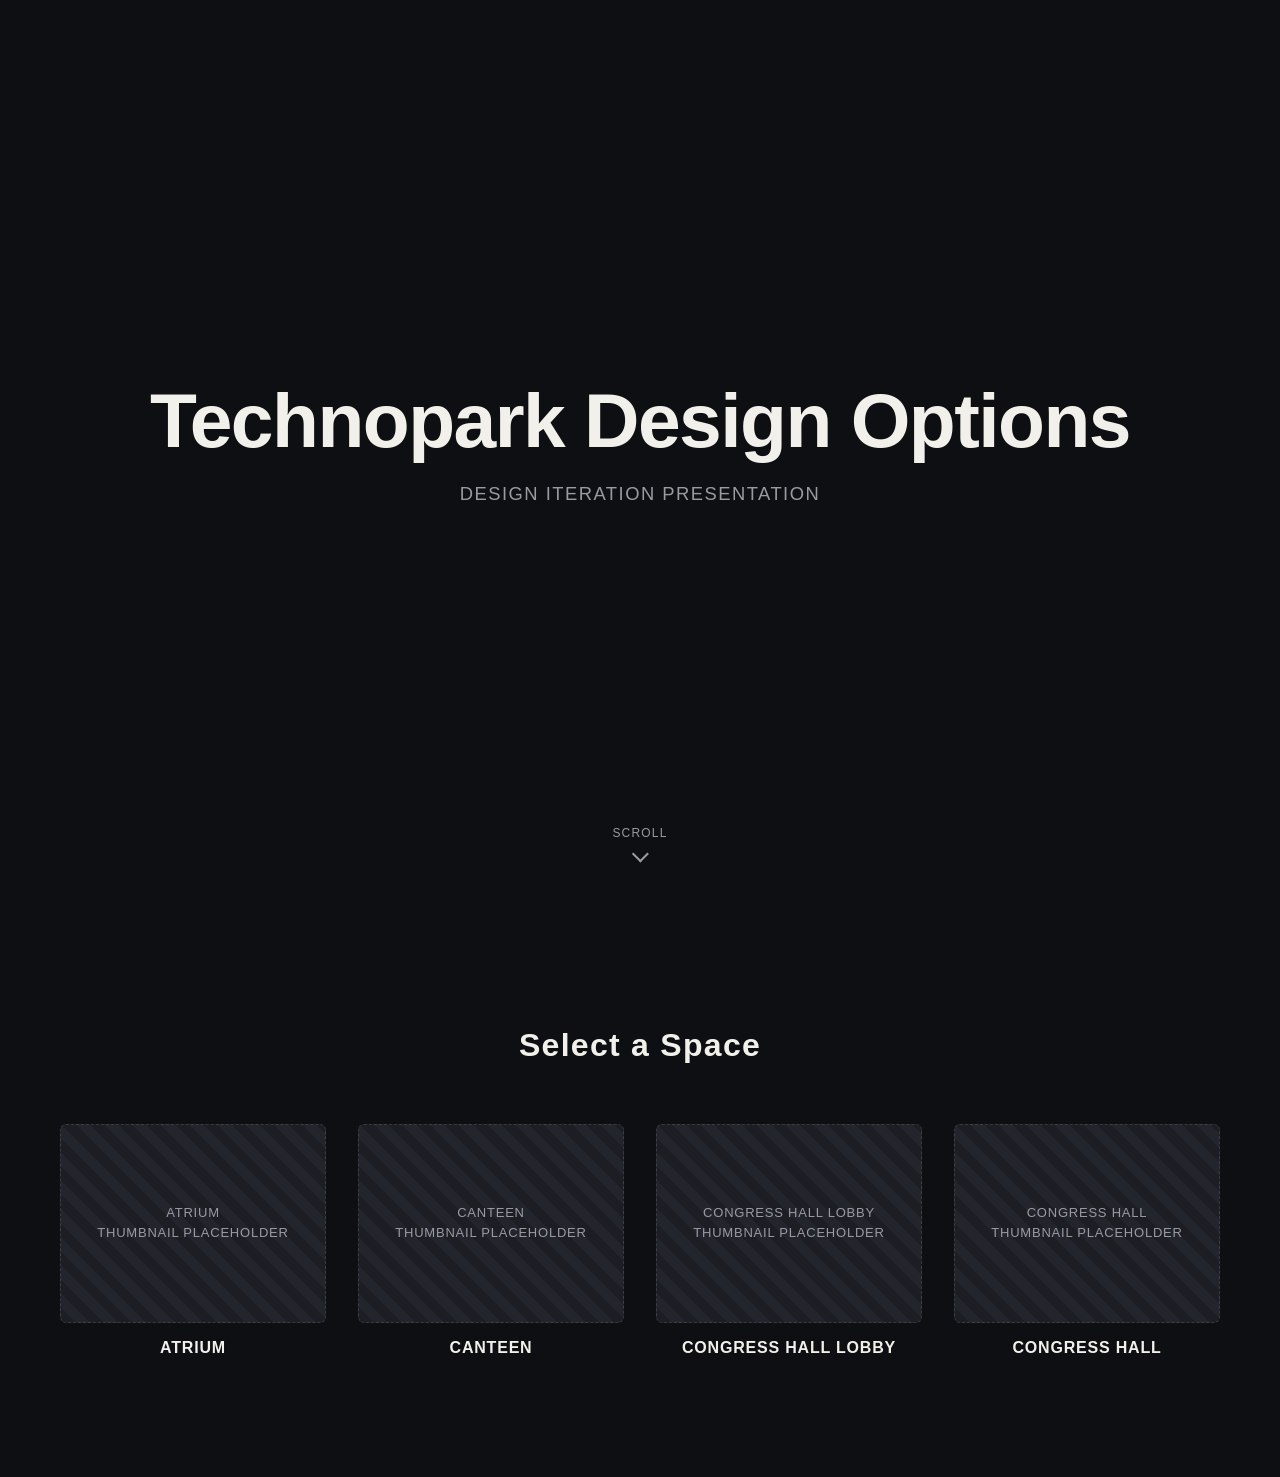
==== index.html @ 17647ee3 "Add site skeleton: cover, main menu, and 4 space pages with placeholders" ====
<!DOCTYPE html>
<html lang="en">
<head>
<meta charset="UTF-8" />
<meta name="viewport" content="width=device-width, initial-scale=1.0" />
<title>Technopark Design Options</title>
<link rel="stylesheet" href="css/style.css" />
</head>
<body>

<section class="cover">
  <h1>Technopark Design Options</h1>
  <p class="subtitle">Design Iteration Presentation</p>
  <a href="#menu" class="scroll-cue">
    <span>Scroll</span>
    <span class="arrow"></span>
  </a>
</section>

<section class="menu" id="menu">
  <h2>Select a Space</h2>
  <div class="menu-grid">

    <a class="menu-item" href="atrium.html">
      <div class="thumb placeholder">Atrium<br />Thumbnail Placeholder</div>
      <span class="menu-label">Atrium</span>
    </a>

    <a class="menu-item" href="canteen.html">
      <div class="thumb placeholder">Canteen<br />Thumbnail Placeholder</div>
      <span class="menu-label">Canteen</span>
    </a>

    <a class="menu-item" href="congress-hall-lobby.html">
      <div class="thumb placeholder">Congress Hall Lobby<br />Thumbnail Placeholder</div>
      <span class="menu-label">Congress Hall Lobby</span>
    </a>

    <a class="menu-item" href="congress-hall.html">
      <div class="thumb placeholder">Congress Hall<br />Thumbnail Placeholder</div>
      <span class="menu-label">Congress Hall</span>
    </a>

  </div>
</section>

<script src="js/script.js"></script>
</body>
</html>
---- css/style.css ----
:root {
  --bg: #0e0f12;
  --bg-alt: #16181d;
  --text: #f2f0ea;
  --text-dim: #9a9aa3;
  --accent: #cda86e;
  --border: rgba(255, 255, 255, 0.12);
}

* {
  box-sizing: border-box;
}

html {
  scroll-behavior: smooth;
}

body {
  margin: 0;
  background: var(--bg);
  color: var(--text);
  font-family: -apple-system, BlinkMacSystemFont, "Segoe UI", Helvetica, Arial, sans-serif;
  -webkit-font-smoothing: antialiased;
}

a {
  color: inherit;
}

/* ---------- Placeholder media block ---------- */
.placeholder {
  width: 100%;
  height: 100%;
  display: flex;
  align-items: center;
  justify-content: center;
  text-align: center;
  padding: 20px;
  background: repeating-linear-gradient(
    45deg,
    #1c1e24,
    #1c1e24 10px,
    #22252c 10px,
    #22252c 20px
  );
  border: 1px dashed var(--border);
  color: var(--text-dim);
  font-size: 13px;
  letter-spacing: 0.06em;
  text-transform: uppercase;
  line-height: 1.6;
}

/* ---------- Fade-in on scroll ---------- */
.fade-in {
  opacity: 0;
  transform: translateY(24px);
  transition: opacity 0.7s ease, transform 0.7s ease;
}
.fade-in.visible {
  opacity: 1;
  transform: none;
}

/* ---------- Cover ---------- */
.cover {
  height: 100vh;
  display: flex;
  flex-direction: column;
  align-items: center;
  justify-content: center;
  text-align: center;
  position: relative;
  padding: 0 24px;
}

.cover h1 {
  font-size: clamp(2.2rem, 6vw, 5rem);
  font-weight: 700;
  letter-spacing: -0.02em;
  margin: 0;
}

.cover .subtitle {
  margin-top: 18px;
  color: var(--text-dim);
  font-size: clamp(0.9rem, 1.6vw, 1.15rem);
  letter-spacing: 0.08em;
  text-transform: uppercase;
}

.scroll-cue {
  position: absolute;
  bottom: 40px;
  left: 50%;
  transform: translateX(-50%);
  text-decoration: none;
  display: flex;
  flex-direction: column;
  align-items: center;
  gap: 8px;
  color: var(--text-dim);
  font-size: 12px;
  letter-spacing: 0.1em;
  text-transform: uppercase;
}

.scroll-cue .arrow {
  width: 12px;
  height: 12px;
  border-right: 2px solid var(--text-dim);
  border-bottom: 2px solid var(--text-dim);
  transform: rotate(45deg);
  animation: bounce 1.8s infinite;
}

@keyframes bounce {
  0%, 100% { transform: rotate(45deg) translate(0, 0); }
  50% { transform: rotate(45deg) translate(6px, 6px); }
}

/* ---------- Menu ---------- */
.menu {
  padding: 100px 60px 120px;
  max-width: 1400px;
  margin: 0 auto;
}

.menu h2 {
  text-align: center;
  font-size: clamp(1.4rem, 3vw, 2rem);
  font-weight: 600;
  letter-spacing: 0.04em;
  margin-bottom: 60px;
}

.menu-grid {
  display: grid;
  grid-template-columns: repeat(4, minmax(0, 1fr));
  gap: 32px;
}

.menu-item {
  text-decoration: none;
  color: var(--text);
  display: flex;
  flex-direction: column;
  gap: 16px;
}

.menu-item .thumb {
  aspect-ratio: 4 / 3;
  border-radius: 6px;
  overflow: hidden;
  transition: transform 0.35s ease, border-color 0.35s ease;
}

.menu-item:hover .thumb {
  transform: scale(1.03);
  border-color: var(--accent);
}

.menu-label {
  text-align: center;
  font-size: 1rem;
  font-weight: 600;
  letter-spacing: 0.05em;
  text-transform: uppercase;
}

@media (max-width: 900px) {
  .menu-grid { grid-template-columns: repeat(2, minmax(0, 1fr)); }
  .menu { padding: 80px 32px; }
}
@media (max-width: 520px) {
  .menu-grid { grid-template-columns: minmax(0, 1fr); }
}

/* ---------- Back button (space pages) ---------- */
.back-btn {
  position: fixed;
  top: 24px;
  left: 24px;
  z-index: 100;
  text-decoration: none;
  background: rgba(14, 15, 18, 0.6);
  backdrop-filter: blur(8px);
  border: 1px solid var(--border);
  color: var(--text);
  padding: 10px 20px;
  border-radius: 999px;
  font-size: 13px;
  letter-spacing: 0.05em;
  transition: background 0.25s ease, color 0.25s ease;
}

.back-btn:hover {
  background: var(--accent);
  color: #14151a;
}

/* ---------- Hero (original render) ---------- */
.hero {
  position: relative;
  height: 92vh;
  overflow: hidden;
}

.hero-media {
  position: absolute;
  inset: 0;
}

.hero-scrim {
  position: absolute;
  inset: 0;
  background: linear-gradient(to top, rgba(0, 0, 0, 0.8), rgba(0, 0, 0, 0) 55%);
  pointer-events: none;
}

.hero-caption {
  position: absolute;
  left: 48px;
  bottom: 48px;
  z-index: 2;
}

.hero-caption h1 {
  margin: 0;
  font-size: clamp(2rem, 5vw, 3.6rem);
  font-weight: 700;
  letter-spacing: -0.01em;
}

.hero-caption p {
  margin: 8px 0 0;
  color: var(--accent);
  letter-spacing: 0.15em;
  text-transform: uppercase;
  font-size: 0.85rem;
}

/* ---------- Design options ---------- */
.options {
  max-width: 1300px;
  margin: 0 auto;
  padding: 100px 60px 160px;
  display: flex;
  flex-direction: column;
  gap: 140px;
}

.option-block {
  display: grid;
  grid-template-columns: minmax(0, 1.2fr) minmax(0, 1fr);
  gap: 60px;
  align-items: center;
}

.option-block.reverse {
  grid-template-columns: minmax(0, 1fr) minmax(0, 1.2fr);
}

.option-block.reverse .option-media {
  order: 2;
}

.option-media {
  aspect-ratio: 4 / 3;
  border-radius: 6px;
  overflow: hidden;
}

.option-text .eyebrow {
  color: var(--accent);
  font-size: 0.8rem;
  letter-spacing: 0.15em;
  text-transform: uppercase;
  margin: 0 0 12px;
}

.option-text h2 {
  font-size: clamp(1.4rem, 2.4vw, 2rem);
  margin: 0 0 16px;
}

.option-text p {
  color: var(--text-dim);
  line-height: 1.7;
  font-size: 1rem;
}

@media (max-width: 860px) {
  .options { padding: 70px 28px 120px; gap: 90px; }
  .option-block,
  .option-block.reverse {
    grid-template-columns: minmax(0, 1fr);
  }
  .option-block.reverse .option-media { order: 0; }
  .hero-caption { left: 24px; bottom: 32px; }
}
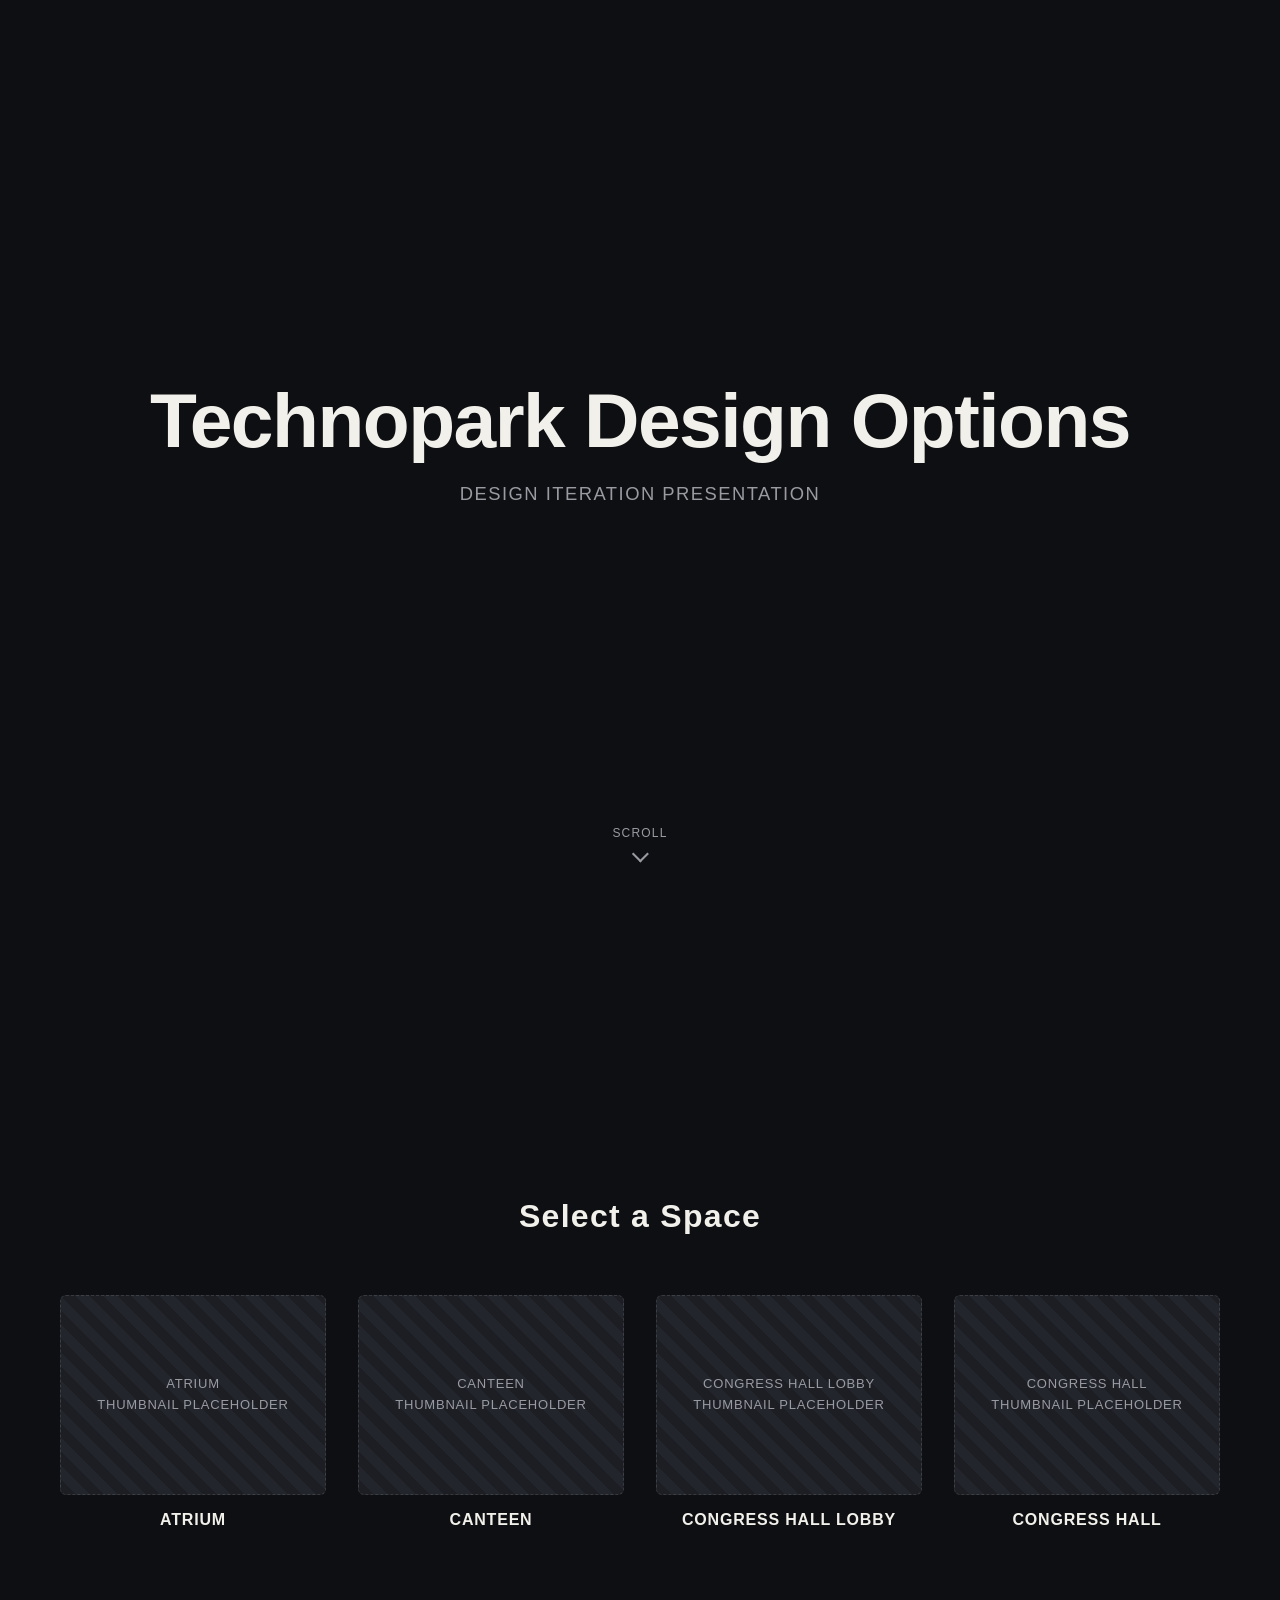
==== commit 87cd868c: "Convert scrolling into presentation-style slide navigation Each section (cover, menu, hero, design o" ====
--- a/index.html
+++ b/index.html
@@ -8,7 +8,7 @@
 </head>
 <body>
 
-<section class="cover">
+<section class="cover slide">
   <h1>Technopark Design Options</h1>
   <p class="subtitle">Design Iteration Presentation</p>
   <a href="#menu" class="scroll-cue">
@@ -17,7 +17,7 @@
   </a>
 </section>
 
-<section class="menu" id="menu">
+<section class="menu slide" id="menu">
   <h2>Select a Space</h2>
   <div class="menu-grid">
 
--- a/css/style.css
+++ b/css/style.css
@@ -13,6 +13,7 @@
 
 html {
   scroll-behavior: smooth;
+  scroll-snap-type: y mandatory;
 }
 
 body {
@@ -21,6 +22,12 @@
   color: var(--text);
   font-family: -apple-system, BlinkMacSystemFont, "Segoe UI", Helvetica, Arial, sans-serif;
   -webkit-font-smoothing: antialiased;
+}
+
+/* ---------- Slides (presentation-style scroll-snap) ---------- */
+.slide {
+  scroll-snap-align: start;
+  scroll-snap-stop: always;
 }
 
 a {
@@ -121,7 +128,11 @@
 
 /* ---------- Menu ---------- */
 .menu {
-  padding: 100px 60px 120px;
+  min-height: 100vh;
+  display: flex;
+  flex-direction: column;
+  justify-content: center;
+  padding: 40px 60px;
   max-width: 1400px;
   margin: 0 auto;
 }
@@ -169,11 +180,9 @@
 }
 
 @media (max-width: 900px) {
-  .menu-grid { grid-template-columns: repeat(2, minmax(0, 1fr)); }
-  .menu { padding: 80px 32px; }
-}
-@media (max-width: 520px) {
-  .menu-grid { grid-template-columns: minmax(0, 1fr); }
+  .menu-grid { grid-template-columns: repeat(2, minmax(0, 1fr)); gap: 20px; }
+  .menu { padding: 32px 24px; }
+  .menu h2 { margin-bottom: 32px; }
 }
 
 /* ---------- Back button (space pages) ---------- */
@@ -241,16 +250,18 @@
 }
 
 /* ---------- Design options ---------- */
-.options {
+.option-slide {
+  min-height: 100vh;
+  display: flex;
+  align-items: center;
+  position: relative;
+  padding: 80px 60px;
+}
+
+.option-block {
+  width: 100%;
   max-width: 1300px;
   margin: 0 auto;
-  padding: 100px 60px 160px;
-  display: flex;
-  flex-direction: column;
-  gap: 140px;
-}
-
-.option-block {
   display: grid;
   grid-template-columns: minmax(0, 1.2fr) minmax(0, 1fr);
   gap: 60px;
@@ -291,10 +302,11 @@
 }
 
 @media (max-width: 860px) {
-  .options { padding: 70px 28px 120px; gap: 90px; }
+  .option-slide { padding: 100px 28px 60px; }
   .option-block,
   .option-block.reverse {
     grid-template-columns: minmax(0, 1fr);
+    gap: 28px;
   }
   .option-block.reverse .option-media { order: 0; }
   .hero-caption { left: 24px; bottom: 32px; }
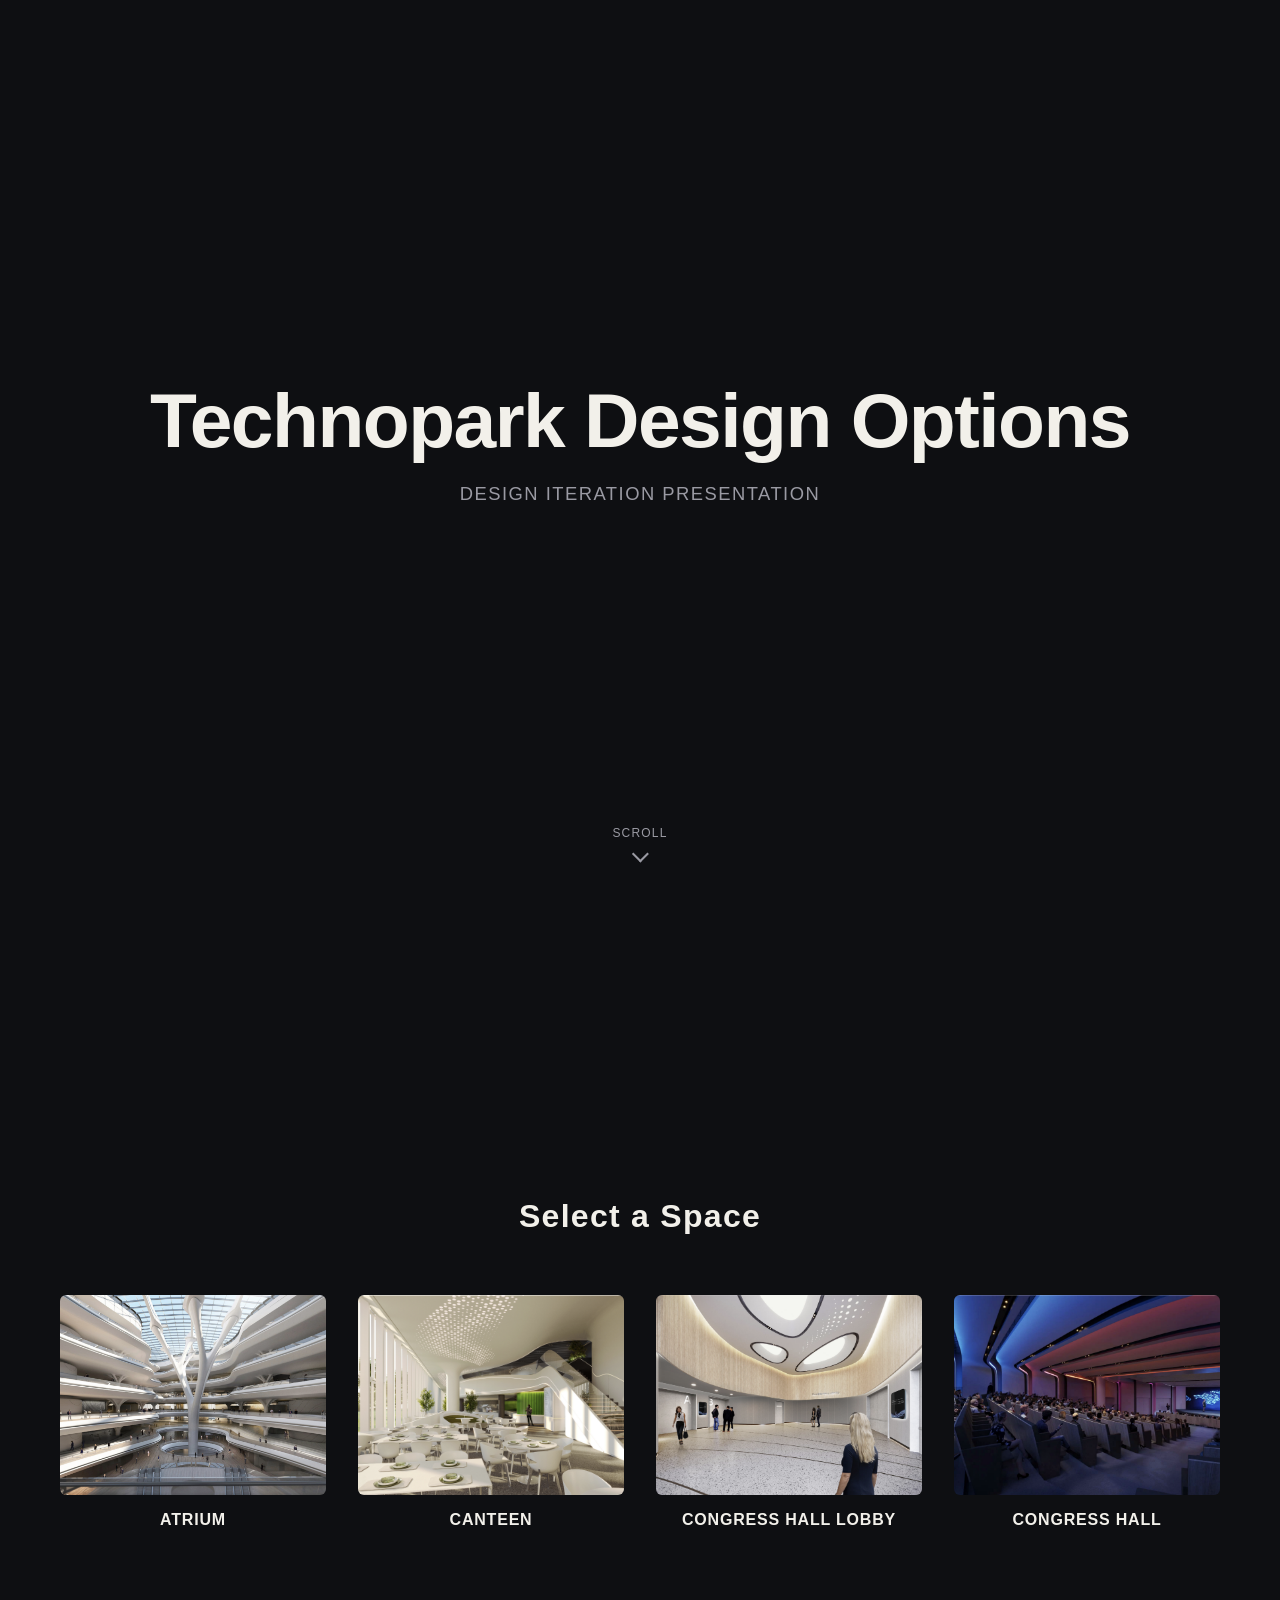
==== commit 27f3ff70: "Add original proposal renders for all four spaces Wires the four client-provided renders into the me" ====
--- a/index.html
+++ b/index.html
@@ -22,22 +22,22 @@
   <div class="menu-grid">
 
     <a class="menu-item" href="atrium.html">
-      <div class="thumb placeholder">Atrium<br />Thumbnail Placeholder</div>
+      <div class="thumb"><img class="media-img" src="images/atrium-original.png" alt="Atrium" /></div>
       <span class="menu-label">Atrium</span>
     </a>
 
     <a class="menu-item" href="canteen.html">
-      <div class="thumb placeholder">Canteen<br />Thumbnail Placeholder</div>
+      <div class="thumb"><img class="media-img" src="images/canteen-original.png" alt="Canteen" /></div>
       <span class="menu-label">Canteen</span>
     </a>
 
     <a class="menu-item" href="congress-hall-lobby.html">
-      <div class="thumb placeholder">Congress Hall Lobby<br />Thumbnail Placeholder</div>
+      <div class="thumb"><img class="media-img" src="images/congress-hall-lobby-original.png" alt="Congress Hall Lobby" /></div>
       <span class="menu-label">Congress Hall Lobby</span>
     </a>
 
     <a class="menu-item" href="congress-hall.html">
-      <div class="thumb placeholder">Congress Hall<br />Thumbnail Placeholder</div>
+      <div class="thumb"><img class="media-img" src="images/congress-hall-original.png" alt="Congress Hall" /></div>
       <span class="menu-label">Congress Hall</span>
     </a>
 
--- a/css/style.css
+++ b/css/style.css
@@ -166,6 +166,13 @@
   transition: transform 0.35s ease, border-color 0.35s ease;
 }
 
+.media-img {
+  width: 100%;
+  height: 100%;
+  object-fit: cover;
+  display: block;
+}
+
 .menu-item:hover .thumb {
   transform: scale(1.03);
   border-color: var(--accent);
@@ -208,11 +215,19 @@
   color: #14151a;
 }
 
-/* ---------- Hero (original render) ---------- */
+/* ---------- Hero + design option slides (full-bleed image treatment) ---------- */
+.hero,
+.option-slide {
+  position: relative;
+  overflow: hidden;
+}
+
 .hero {
-  position: relative;
   height: 92vh;
-  overflow: hidden;
+}
+
+.option-slide {
+  min-height: 100vh;
 }
 
 .hero-media {
@@ -249,65 +264,32 @@
   font-size: 0.85rem;
 }
 
-/* ---------- Design options ---------- */
-.option-slide {
+@media (max-width: 860px) {
+  .hero-caption { left: 24px; bottom: 32px; }
+}
+
+/* ---------- Closing slide (return to menu) ---------- */
+.closing {
   min-height: 100vh;
   display: flex;
   align-items: center;
-  position: relative;
-  padding: 80px 60px;
-}
-
-.option-block {
-  width: 100%;
-  max-width: 1300px;
-  margin: 0 auto;
-  display: grid;
-  grid-template-columns: minmax(0, 1.2fr) minmax(0, 1fr);
-  gap: 60px;
-  align-items: center;
-}
-
-.option-block.reverse {
-  grid-template-columns: minmax(0, 1fr) minmax(0, 1.2fr);
-}
-
-.option-block.reverse .option-media {
-  order: 2;
-}
-
-.option-media {
-  aspect-ratio: 4 / 3;
-  border-radius: 6px;
-  overflow: hidden;
-}
-
-.option-text .eyebrow {
-  color: var(--accent);
-  font-size: 0.8rem;
-  letter-spacing: 0.15em;
-  text-transform: uppercase;
-  margin: 0 0 12px;
-}
-
-.option-text h2 {
-  font-size: clamp(1.4rem, 2.4vw, 2rem);
-  margin: 0 0 16px;
-}
-
-.option-text p {
-  color: var(--text-dim);
-  line-height: 1.7;
-  font-size: 1rem;
-}
-
-@media (max-width: 860px) {
-  .option-slide { padding: 100px 28px 60px; }
-  .option-block,
-  .option-block.reverse {
-    grid-template-columns: minmax(0, 1fr);
-    gap: 28px;
-  }
-  .option-block.reverse .option-media { order: 0; }
-  .hero-caption { left: 24px; bottom: 32px; }
-}
+  justify-content: center;
+}
+
+.menu-return-btn {
+  text-decoration: none;
+  color: var(--text);
+  border: 1px solid var(--border);
+  background: var(--bg-alt);
+  padding: 24px 56px;
+  border-radius: 999px;
+  font-size: clamp(1rem, 1.6vw, 1.3rem);
+  letter-spacing: 0.05em;
+  transition: background 0.25s ease, color 0.25s ease, transform 0.25s ease;
+}
+
+.menu-return-btn:hover {
+  background: var(--accent);
+  color: #14151a;
+  transform: scale(1.04);
+}
